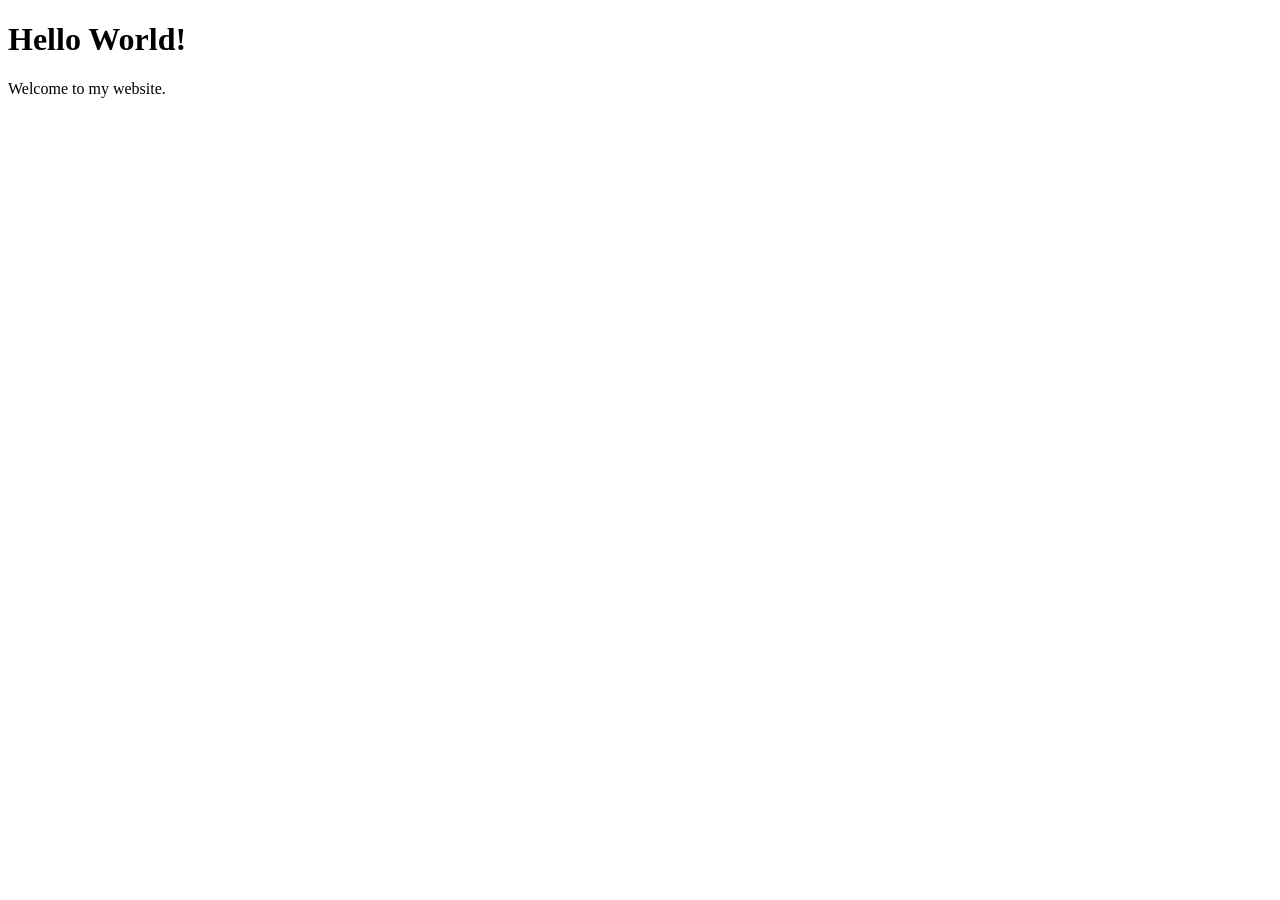
==== index.html @ bc6c2c72 "Create index.html" ====
<!DOCTYPE html>
<html lang="en">
<head>
    <meta charset="UTF-8">
    <meta name="viewport" content="width=device-width, initial-scale=1.0">
    <title>My Website</title>
</head>

<body>
    <h1>Hello World!</h1>
    <p>Welcome to my website.</p>
</body>
</html>
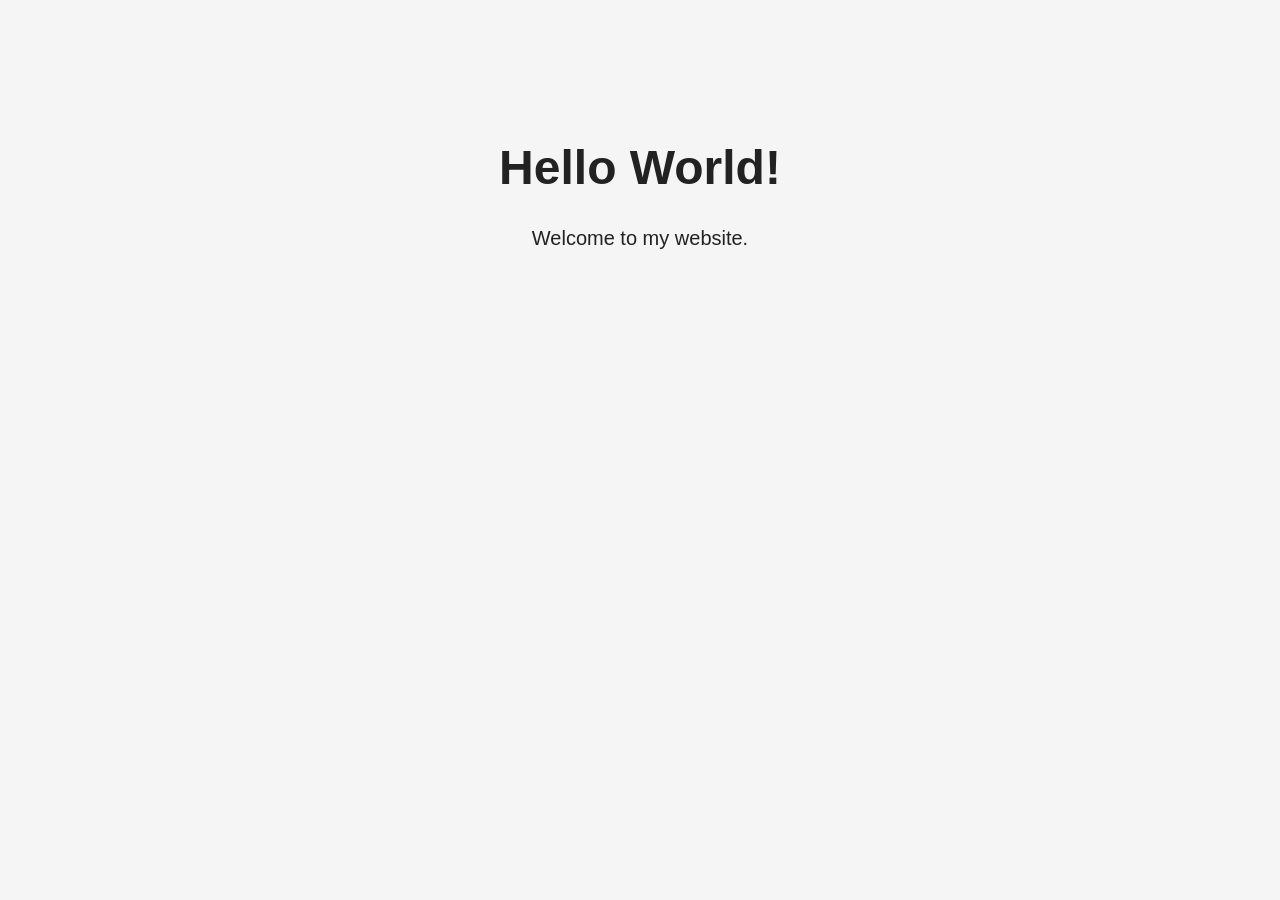
==== commit c189f29f: "Update index.html" ====
--- a/index.html
+++ b/index.html
@@ -4,6 +4,8 @@
     <meta charset="UTF-8">
     <meta name="viewport" content="width=device-width, initial-scale=1.0">
     <title>My Website</title>
+
+    <link rel="stylesheet" href="style.css">
 </head>
 
 <body>
--- a/style.css
+++ b/style.css
@@ -0,0 +1,15 @@
+body {
+    font-family: Arial, sans-serif;
+    background: #f5f5f5;
+    color: #222;
+    text-align: center;
+    padding-top: 100px;
+}
+
+h1 {
+    font-size: 48px;
+}
+
+p {
+    font-size: 20px;
+}
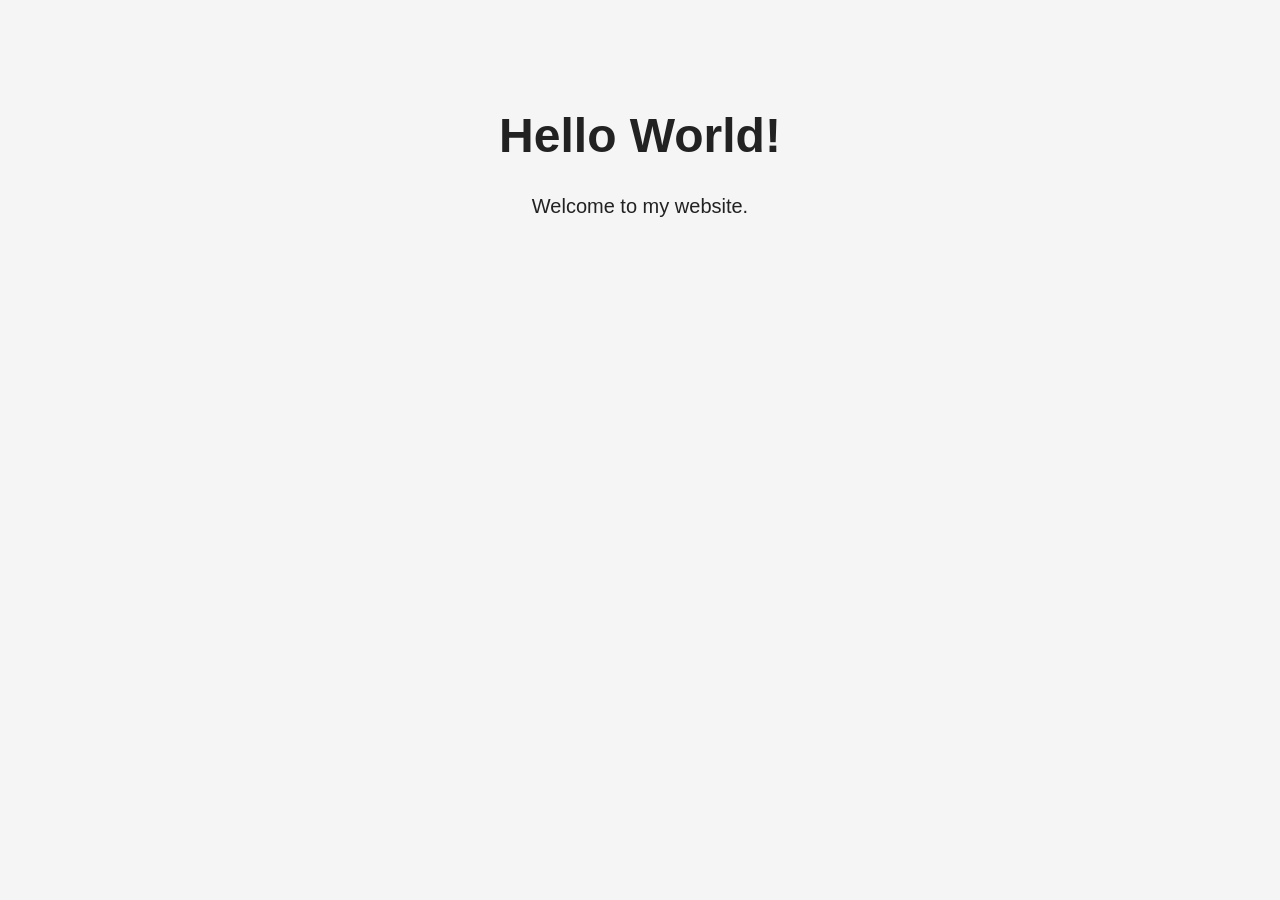
==== commit fa4c574a: "Update index.html" ====
--- a/index.html
+++ b/index.html
@@ -1,15 +1,20 @@
-<!DOCTYPE html>
-<html lang="en">
 <head>
     <meta charset="UTF-8">
     <meta name="viewport" content="width=device-width, initial-scale=1.0">
+
     <title>My Website</title>
 
     <link rel="stylesheet" href="style.css">
 </head>
 
 <body>
+
     <h1>Hello World!</h1>
+
     <p>Welcome to my website.</p>
+
+    <script src="script.js"></script>
+
 </body>
+
 </html>
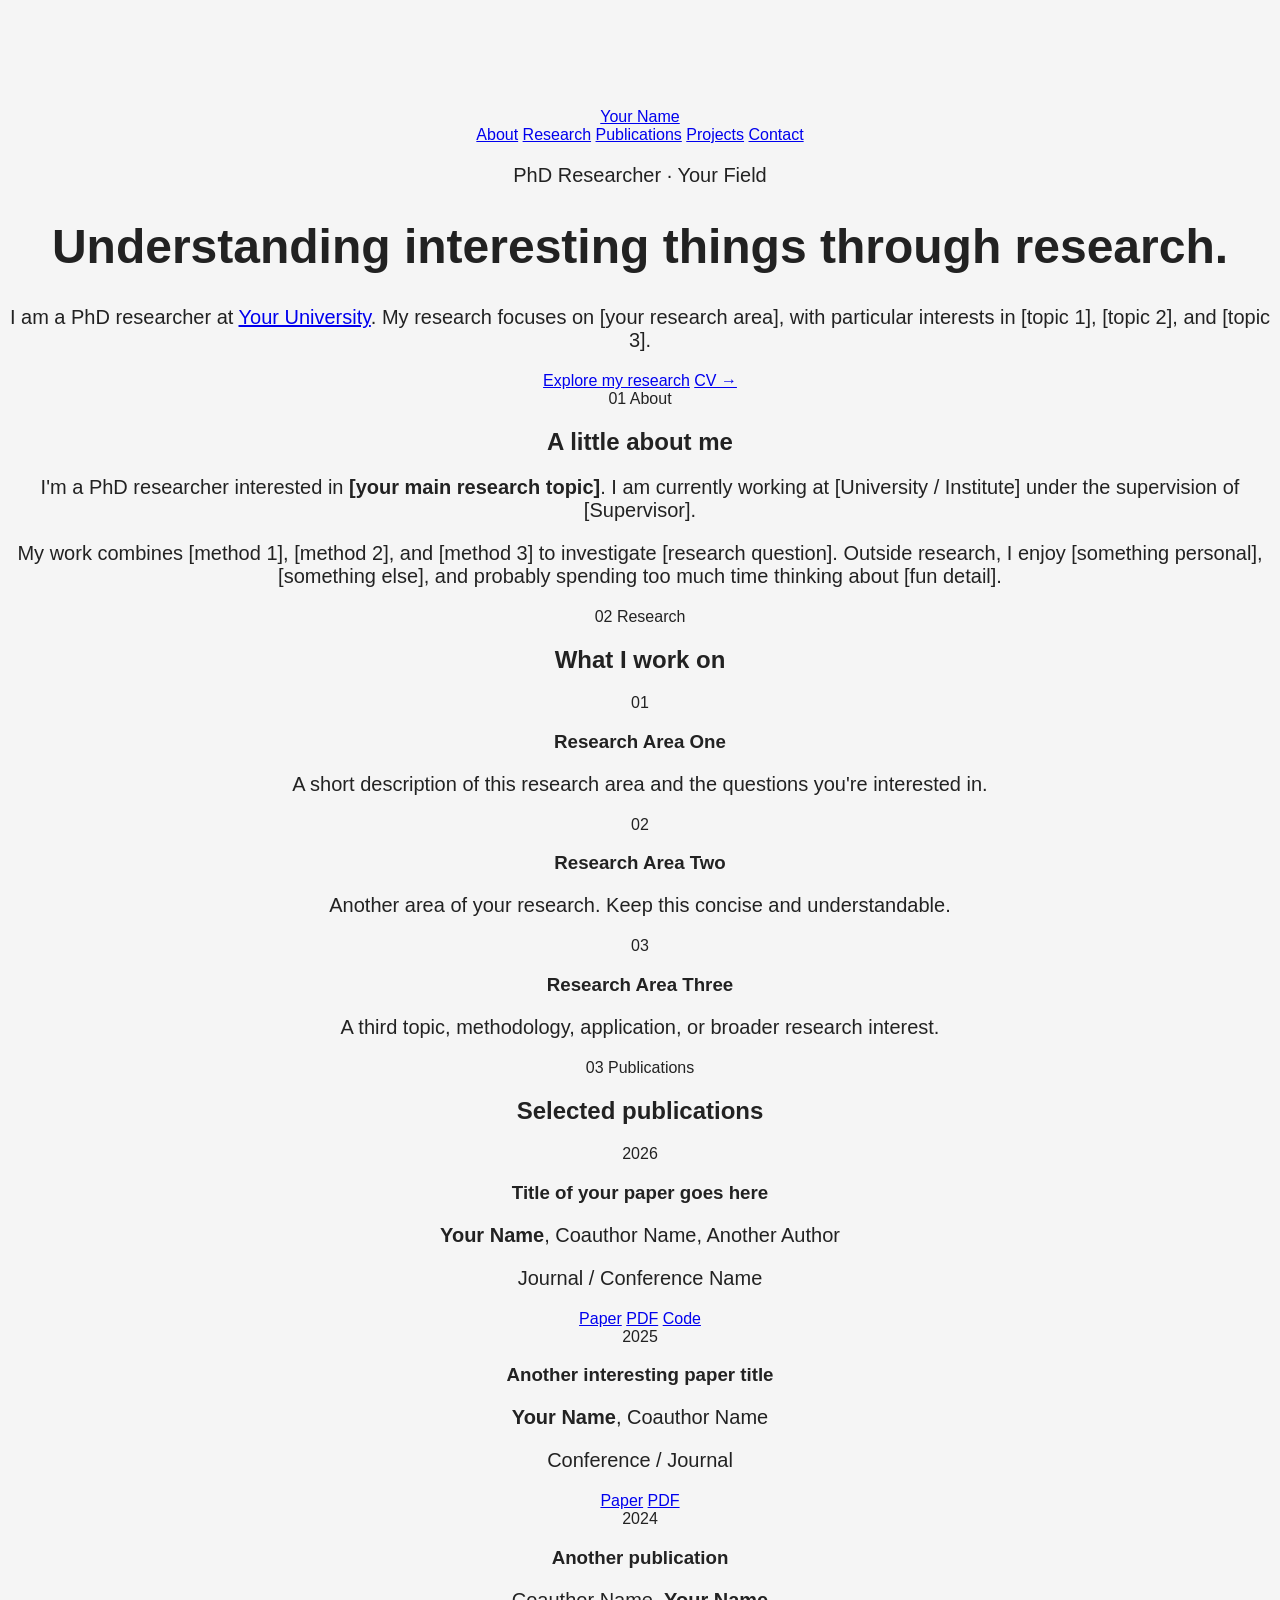
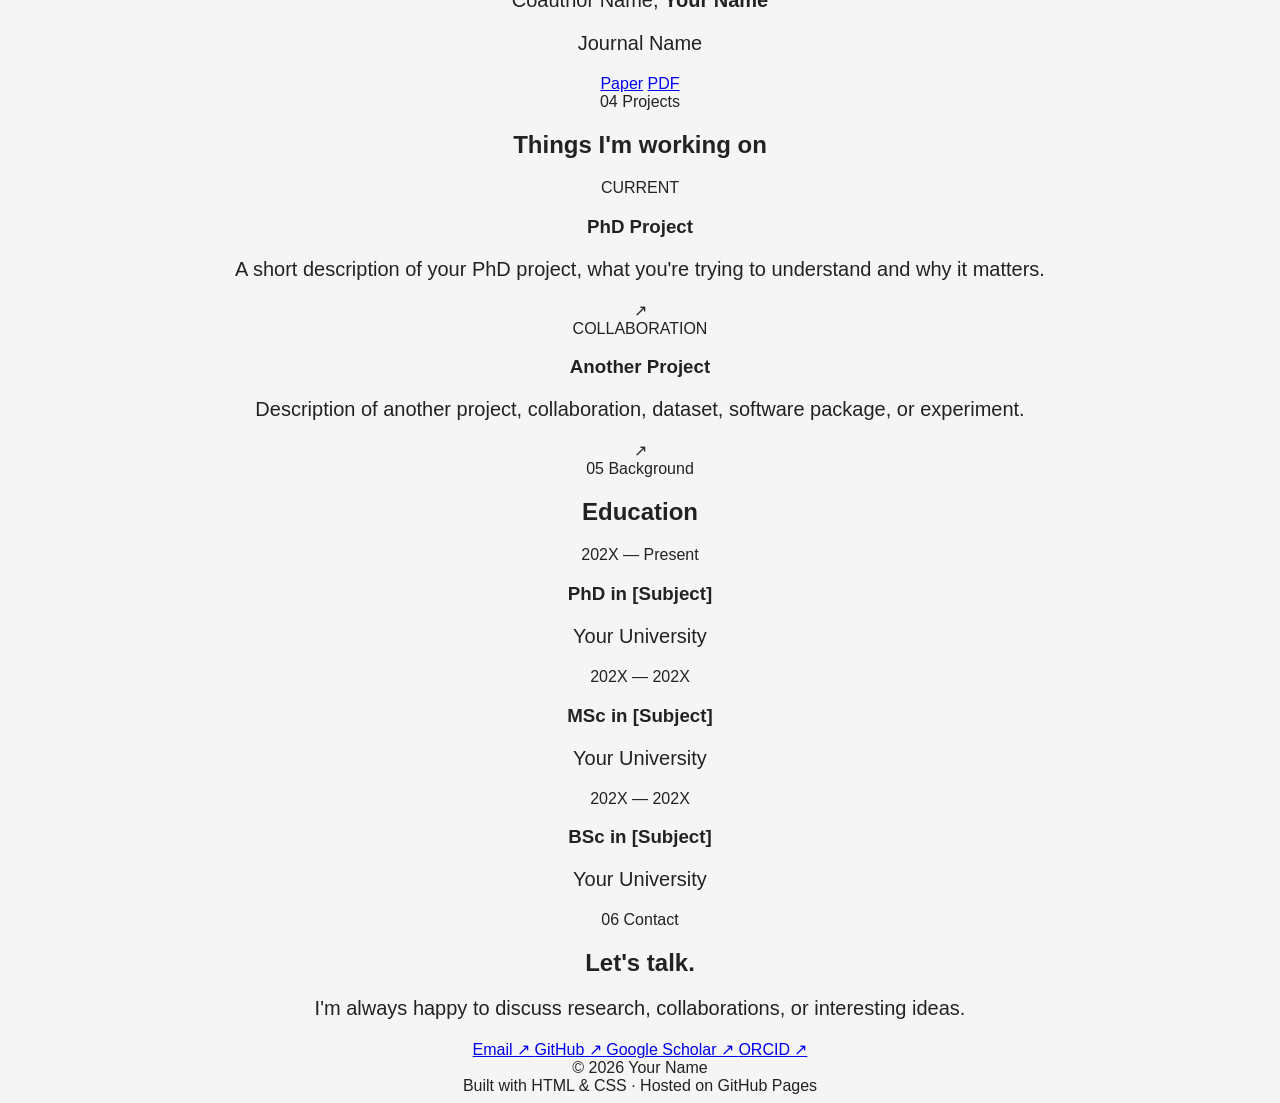
==== commit bbd5dfd7: "Update index.html" ====
--- a/index.html
+++ b/index.html
@@ -1,20 +1,422 @@
+<!DOCTYPE html>
+<html lang="en">
 <head>
     <meta charset="UTF-8">
     <meta name="viewport" content="width=device-width, initial-scale=1.0">
 
-    <title>My Website</title>
+    <title>Your Name — PhD Researcher</title>
+
+    <meta name="description" content="Personal academic website of Your Name.">
 
     <link rel="stylesheet" href="style.css">
 </head>
 
 <body>
 
-    <h1>Hello World!</h1>
-
-    <p>Welcome to my website.</p>
+    <!-- Navigation -->
+    <nav class="navbar">
+        <div class="nav-container">
+
+            <a href="#" class="logo">Your Name</a>
+
+            <div class="nav-links">
+                <a href="#about">About</a>
+                <a href="#research">Research</a>
+                <a href="#publications">Publications</a>
+                <a href="#projects">Projects</a>
+                <a href="#contact">Contact</a>
+            </div>
+
+        </div>
+    </nav>
+
+
+    <!-- Hero -->
+    <header class="hero">
+
+        <div class="hero-content">
+
+            <p class="eyebrow">PhD Researcher · Your Field</p>
+
+            <h1>
+                Understanding <span>interesting things</span>
+                through research.
+            </h1>
+
+            <p class="intro">
+                I am a PhD researcher at
+                <a href="#">Your University</a>.
+                My research focuses on [your research area],
+                with particular interests in [topic 1], [topic 2],
+                and [topic 3].
+            </p>
+
+            <div class="hero-links">
+                <a href="#research" class="button">Explore my research</a>
+                <a href="cv.pdf" class="text-link">CV →</a>
+            </div>
+
+        </div>
+
+    </header>
+
+
+    <main>
+
+        <!-- About -->
+        <section id="about" class="section">
+
+            <div class="section-label">
+                <span>01</span>
+                About
+            </div>
+
+            <div class="section-content">
+
+                <h2>A little about me</h2>
+
+                <p>
+                    I'm a PhD researcher interested in
+                    <strong>[your main research topic]</strong>.
+                    I am currently working at [University / Institute]
+                    under the supervision of [Supervisor].
+                </p>
+
+                <p>
+                    My work combines [method 1], [method 2],
+                    and [method 3] to investigate [research question].
+                    Outside research, I enjoy [something personal],
+                    [something else], and probably spending too much
+                    time thinking about [fun detail].
+                </p>
+
+            </div>
+
+        </section>
+
+
+        <!-- Research -->
+        <section id="research" class="section">
+
+            <div class="section-label">
+                <span>02</span>
+                Research
+            </div>
+
+            <div class="section-content">
+
+                <h2>What I work on</h2>
+
+                <div class="research-grid">
+
+                    <article class="research-card">
+                        <span class="research-number">01</span>
+                        <h3>Research Area One</h3>
+                        <p>
+                            A short description of this research area
+                            and the questions you're interested in.
+                        </p>
+                    </article>
+
+                    <article class="research-card">
+                        <span class="research-number">02</span>
+                        <h3>Research Area Two</h3>
+                        <p>
+                            Another area of your research. Keep this
+                            concise and understandable.
+                        </p>
+                    </article>
+
+                    <article class="research-card">
+                        <span class="research-number">03</span>
+                        <h3>Research Area Three</h3>
+                        <p>
+                            A third topic, methodology, application,
+                            or broader research interest.
+                        </p>
+                    </article>
+
+                </div>
+
+            </div>
+
+        </section>
+
+
+        <!-- Publications -->
+        <section id="publications" class="section">
+
+            <div class="section-label">
+                <span>03</span>
+                Publications
+            </div>
+
+            <div class="section-content">
+
+                <h2>Selected publications</h2>
+
+                <div class="publication">
+
+                    <div class="publication-year">
+                        2026
+                    </div>
+
+                    <div>
+                        <h3>
+                            Title of your paper goes here
+                        </h3>
+
+                        <p class="authors">
+                            <strong>Your Name</strong>,
+                            Coauthor Name, Another Author
+                        </p>
+
+                        <p class="venue">
+                            Journal / Conference Name
+                        </p>
+
+                        <div class="publication-links">
+                            <a href="#">Paper</a>
+                            <a href="#">PDF</a>
+                            <a href="#">Code</a>
+                        </div>
+                    </div>
+
+                </div>
+
+
+                <div class="publication">
+
+                    <div class="publication-year">
+                        2025
+                    </div>
+
+                    <div>
+                        <h3>
+                            Another interesting paper title
+                        </h3>
+
+                        <p class="authors">
+                            <strong>Your Name</strong>,
+                            Coauthor Name
+                        </p>
+
+                        <p class="venue">
+                            Conference / Journal
+                        </p>
+
+                        <div class="publication-links">
+                            <a href="#">Paper</a>
+                            <a href="#">PDF</a>
+                        </div>
+                    </div>
+
+                </div>
+
+
+                <div class="publication">
+
+                    <div class="publication-year">
+                        2024
+                    </div>
+
+                    <div>
+                        <h3>
+                            Another publication
+                        </h3>
+
+                        <p class="authors">
+                            Coauthor Name,
+                            <strong>Your Name</strong>
+                        </p>
+
+                        <p class="venue">
+                            Journal Name
+                        </p>
+
+                        <div class="publication-links">
+                            <a href="#">Paper</a>
+                            <a href="#">PDF</a>
+                        </div>
+                    </div>
+
+                </div>
+
+            </div>
+
+        </section>
+
+
+        <!-- Projects -->
+        <section id="projects" class="section">
+
+            <div class="section-label">
+                <span>04</span>
+                Projects
+            </div>
+
+            <div class="section-content">
+
+                <h2>Things I'm working on</h2>
+
+                <div class="project">
+
+                    <div>
+                        <span class="project-status">
+                            CURRENT
+                        </span>
+
+                        <h3>PhD Project</h3>
+
+                        <p>
+                            A short description of your PhD project,
+                            what you're trying to understand and why
+                            it matters.
+                        </p>
+                    </div>
+
+                    <span class="arrow">↗</span>
+
+                </div>
+
+
+                <div class="project">
+
+                    <div>
+                        <span class="project-status">
+                            COLLABORATION
+                        </span>
+
+                        <h3>Another Project</h3>
+
+                        <p>
+                            Description of another project,
+                            collaboration, dataset, software package,
+                            or experiment.
+                        </p>
+                    </div>
+
+                    <span class="arrow">↗</span>
+
+                </div>
+
+            </div>
+
+        </section>
+
+
+        <!-- Education -->
+        <section class="section">
+
+            <div class="section-label">
+                <span>05</span>
+                Background
+            </div>
+
+            <div class="section-content">
+
+                <h2>Education</h2>
+
+                <div class="timeline">
+
+                    <div class="timeline-item">
+
+                        <span>202X — Present</span>
+
+                        <div>
+                            <h3>PhD in [Subject]</h3>
+                            <p>Your University</p>
+                        </div>
+
+                    </div>
+
+                    <div class="timeline-item">
+
+                        <span>202X — 202X</span>
+
+                        <div>
+                            <h3>MSc in [Subject]</h3>
+                            <p>Your University</p>
+                        </div>
+
+                    </div>
+
+                    <div class="timeline-item">
+
+                        <span>202X — 202X</span>
+
+                        <div>
+                            <h3>BSc in [Subject]</h3>
+                            <p>Your University</p>
+                        </div>
+
+                    </div>
+
+                </div>
+
+            </div>
+
+        </section>
+
+
+        <!-- Contact -->
+        <section id="contact" class="section contact-section">
+
+            <div class="section-label">
+                <span>06</span>
+                Contact
+            </div>
+
+            <div class="section-content">
+
+                <h2>Let's talk.</h2>
+
+                <p>
+                    I'm always happy to discuss research,
+                    collaborations, or interesting ideas.
+                </p>
+
+                <div class="contact-links">
+
+                    <a href="mailto:your@email.com">
+                        Email ↗
+                    </a>
+
+                    <a href="#">
+                        GitHub ↗
+                    </a>
+
+                    <a href="#">
+                        Google Scholar ↗
+                    </a>
+
+                    <a href="#">
+                        ORCID ↗
+                    </a>
+
+                </div>
+
+            </div>
+
+        </section>
+
+    </main>
+
+
+    <footer>
+
+        <div>
+            © 2026 Your Name
+        </div>
+
+        <div>
+            Built with HTML & CSS · Hosted on GitHub Pages
+        </div>
+
+    </footer>
+
 
     <script src="script.js"></script>
 
 </body>
-
 </html>
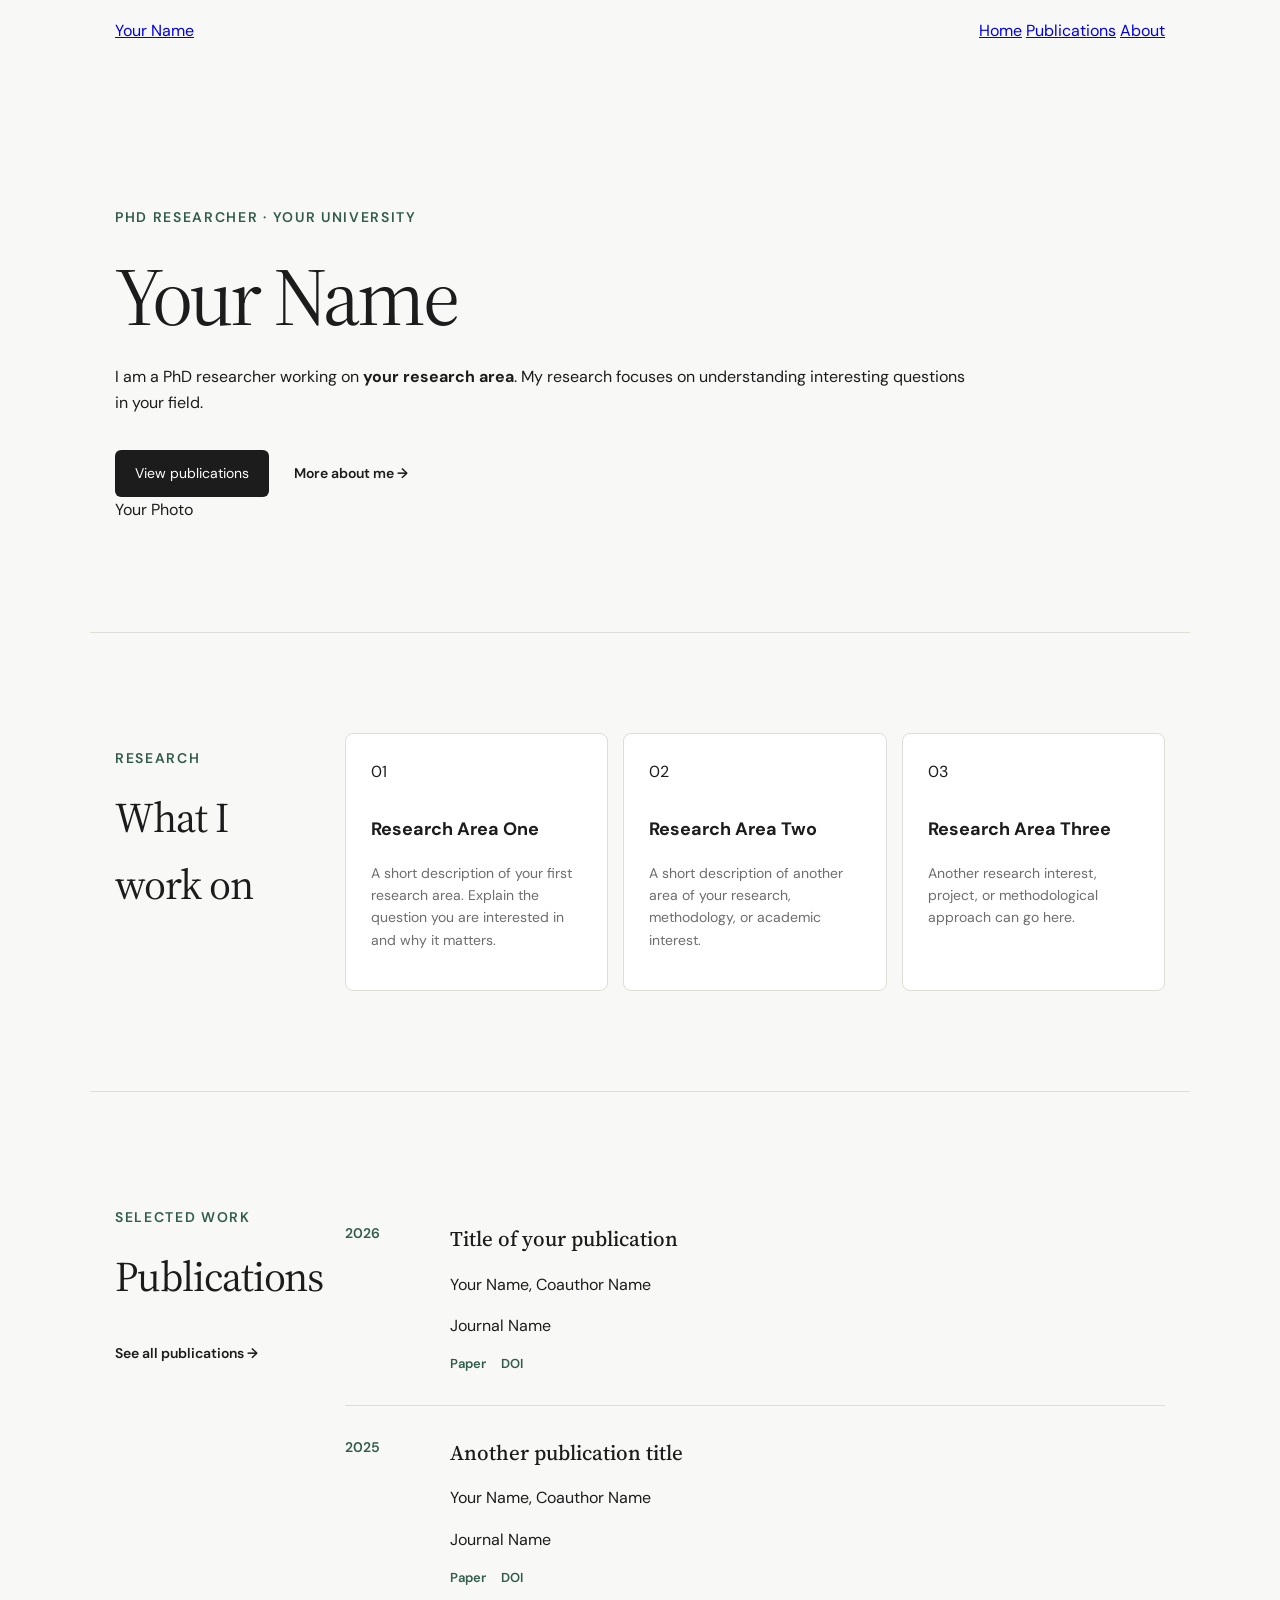
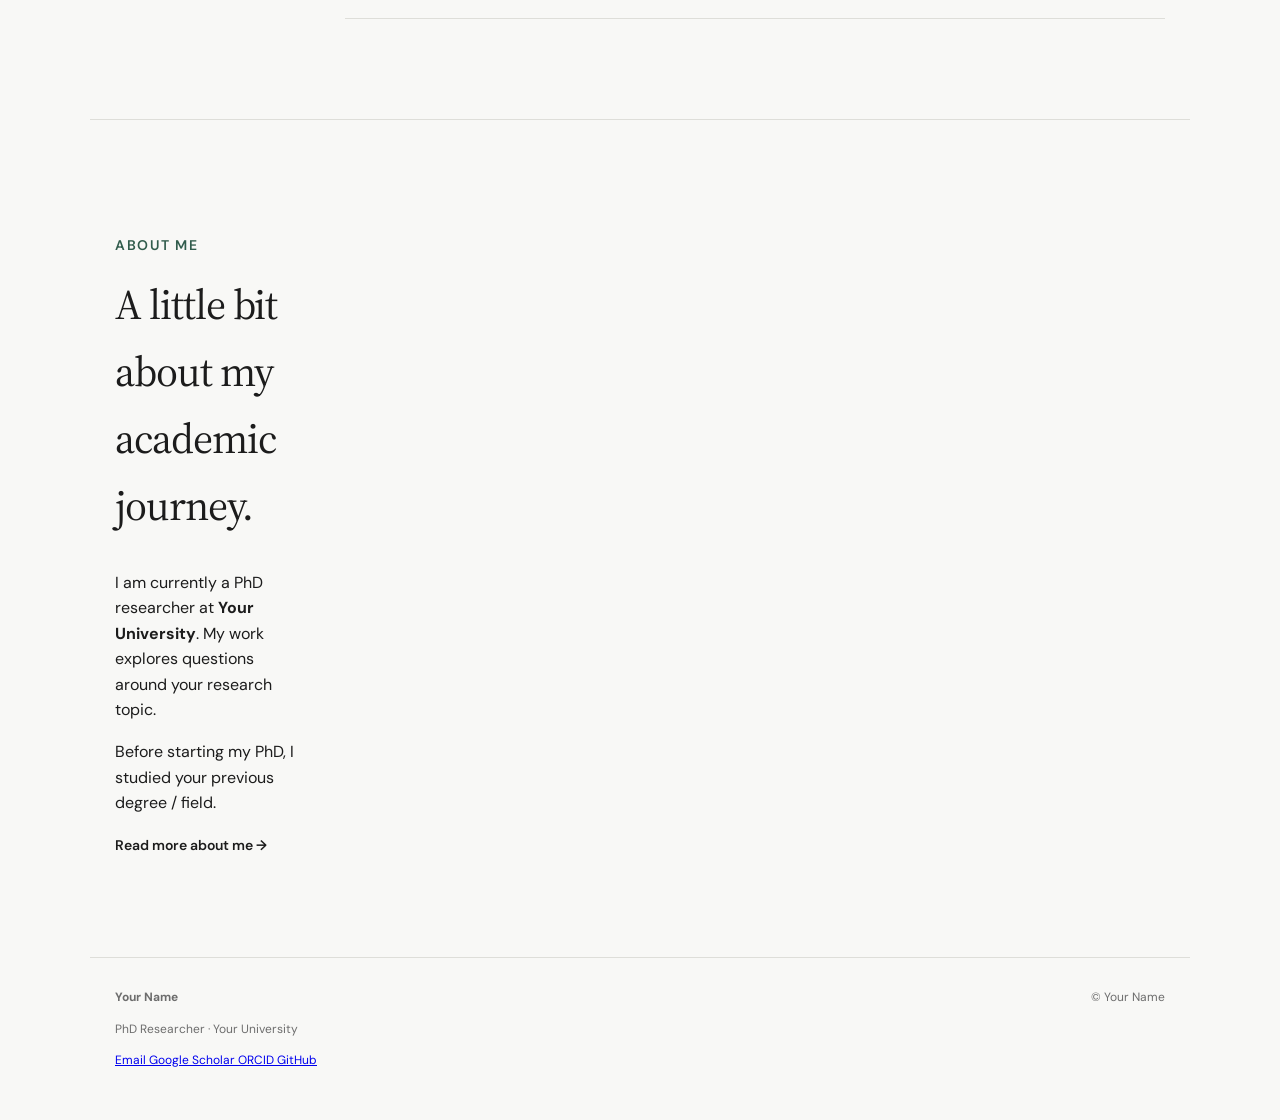
==== commit 82328f18: "Update index.html" ====
--- a/index.html
+++ b/index.html
@@ -4,299 +4,284 @@
     <meta charset="UTF-8">
     <meta name="viewport" content="width=device-width, initial-scale=1.0">
 
-    <title>Your Name — PhD Researcher</title>
-
-    <meta name="description" content="Personal academic website of Your Name.">
+    <title>Your Name | Academic Website</title>
+
+    <meta
+        name="description"
+        content="Academic website of Your Name."
+    >
 
     <link rel="stylesheet" href="style.css">
+
+    <link rel="preconnect" href="https://fonts.googleapis.com">
+    <link rel="preconnect" href="https://fonts.gstatic.com" crossorigin>
+
+    <link
+        href="https://fonts.googleapis.com/css2?family=DM+Sans:wght@400;500;600;700&family=Source+Serif+4:opsz,wght@8..60,400;8..60,500;8..60,600&display=swap"
+        rel="stylesheet"
+    >
 </head>
 
 <body>
 
     <!-- Navigation -->
-    <nav class="navbar">
+    <header class="site-header">
         <div class="nav-container">
 
-            <a href="#" class="logo">Your Name</a>
-
-            <div class="nav-links">
-                <a href="#about">About</a>
-                <a href="#research">Research</a>
-                <a href="#publications">Publications</a>
-                <a href="#projects">Projects</a>
-                <a href="#contact">Contact</a>
-            </div>
+            <a href="index.html" class="site-name">
+                Your Name
+            </a>
+
+            <nav class="main-nav">
+                <a href="index.html" class="active">Home</a>
+                <a href="publications.html">Publications</a>
+                <a href="about.html">About</a>
+            </nav>
 
         </div>
-    </nav>
-
-
-    <!-- Hero -->
-    <header class="hero">
-
-        <div class="hero-content">
-
-            <p class="eyebrow">PhD Researcher · Your Field</p>
-
-            <h1>
-                Understanding <span>interesting things</span>
-                through research.
-            </h1>
-
-            <p class="intro">
-                I am a PhD researcher at
-                <a href="#">Your University</a>.
-                My research focuses on [your research area],
-                with particular interests in [topic 1], [topic 2],
-                and [topic 3].
-            </p>
-
-            <div class="hero-links">
-                <a href="#research" class="button">Explore my research</a>
-                <a href="cv.pdf" class="text-link">CV →</a>
-            </div>
-
-        </div>
-
     </header>
 
 
+    <!-- Main content -->
     <main>
 
-        <!-- About -->
-        <section id="about" class="section">
-
-            <div class="section-label">
-                <span>01</span>
-                About
-            </div>
-
-            <div class="section-content">
-
-                <h2>A little about me</h2>
-
-                <p>
-                    I'm a PhD researcher interested in
-                    <strong>[your main research topic]</strong>.
-                    I am currently working at [University / Institute]
-                    under the supervision of [Supervisor].
+        <!-- Hero -->
+        <section class="hero">
+            <div class="hero-content">
+
+                <p class="eyebrow">
+                    PhD Researcher · Your University
                 </p>
 
-                <p>
-                    My work combines [method 1], [method 2],
-                    and [method 3] to investigate [research question].
-                    Outside research, I enjoy [something personal],
-                    [something else], and probably spending too much
-                    time thinking about [fun detail].
+                <h1>
+                    Your Name
+                </h1>
+
+                <p class="hero-description">
+                    I am a PhD researcher working on
+                    <strong>your research area</strong>.
+                    My research focuses on understanding
+                    interesting questions in your field.
                 </p>
 
-            </div>
-
+                <div class="hero-links">
+
+                    <a href="publications.html" class="button">
+                        View publications
+                    </a>
+
+                    <a href="about.html" class="text-link">
+                        More about me →
+                    </a>
+
+                </div>
+
+            </div>
+
+            <div class="hero-image">
+                <!--
+                    Optional:
+                    Put a photo called "profile.jpg" in your repository
+                    and uncomment the line below.
+
+                    <img src="profile.jpg" alt="Portrait of Your Name">
+                -->
+
+                <div class="image-placeholder">
+                    <span>Your Photo</span>
+                </div>
+            </div>
         </section>
 
 
         <!-- Research -->
-        <section id="research" class="section">
-
-            <div class="section-label">
-                <span>02</span>
-                Research
-            </div>
-
-            <div class="section-content">
-
-                <h2>What I work on</h2>
-
-                <div class="research-grid">
-
-                    <article class="research-card">
-                        <span class="research-number">01</span>
-                        <h3>Research Area One</h3>
-                        <p>
-                            A short description of this research area
-                            and the questions you're interested in.
-                        </p>
-                    </article>
-
-                    <article class="research-card">
-                        <span class="research-number">02</span>
-                        <h3>Research Area Two</h3>
-                        <p>
-                            Another area of your research. Keep this
-                            concise and understandable.
-                        </p>
-                    </article>
-
-                    <article class="research-card">
-                        <span class="research-number">03</span>
-                        <h3>Research Area Three</h3>
-                        <p>
-                            A third topic, methodology, application,
-                            or broader research interest.
-                        </p>
-                    </article>
-
-                </div>
+        <section class="section">
+
+            <div class="section-heading">
+                <p class="eyebrow">Research</p>
+
+                <h2>
+                    What I work on
+                </h2>
+            </div>
+
+            <div class="research-grid">
+
+                <article class="research-card">
+                    <span class="card-number">01</span>
+
+                    <h3>
+                        Research Area One
+                    </h3>
+
+                    <p>
+                        A short description of your first research
+                        area. Explain the question you are interested
+                        in and why it matters.
+                    </p>
+                </article>
+
+
+                <article class="research-card">
+                    <span class="card-number">02</span>
+
+                    <h3>
+                        Research Area Two
+                    </h3>
+
+                    <p>
+                        A short description of another area of your
+                        research, methodology, or academic interest.
+                    </p>
+                </article>
+
+
+                <article class="research-card">
+                    <span class="card-number">03</span>
+
+                    <h3>
+                        Research Area Three
+                    </h3>
+
+                    <p>
+                        Another research interest, project, or
+                        methodological approach can go here.
+                    </p>
+                </article>
 
             </div>
 
         </section>
 
 
-        <!-- Publications -->
-        <section id="publications" class="section">
-
-            <div class="section-label">
-                <span>03</span>
-                Publications
-            </div>
-
-            <div class="section-content">
-
-                <h2>Selected publications</h2>
-
-                <div class="publication">
+        <!-- Selected publications -->
+        <section class="section section-light">
+
+            <div class="section-heading split-heading">
+
+                <div>
+                    <p class="eyebrow">Selected work</p>
+
+                    <h2>
+                        Publications
+                    </h2>
+                </div>
+
+                <a href="publications.html" class="text-link">
+                    See all publications →
+                </a>
+
+            </div>
+
+
+            <div class="publication-list">
+
+                <article class="publication">
 
                     <div class="publication-year">
                         2026
                     </div>
 
-                    <div>
+                    <div class="publication-content">
+
                         <h3>
-                            Title of your paper goes here
+                            Title of your publication
                         </h3>
 
-                        <p class="authors">
-                            <strong>Your Name</strong>,
-                            Coauthor Name, Another Author
+                        <p>
+                            Your Name, Coauthor Name
                         </p>
 
-                        <p class="venue">
-                            Journal / Conference Name
-                        </p>
+                        <span class="publication-journal">
+                            Journal Name
+                        </span>
 
                         <div class="publication-links">
-                            <a href="#">Paper</a>
-                            <a href="#">PDF</a>
-                            <a href="#">Code</a>
+                            <a href="#" target="_blank">
+                                Paper
+                            </a>
+
+                            <a href="#" target="_blank">
+                                DOI
+                            </a>
                         </div>
+
                     </div>
 
-                </div>
-
-
-                <div class="publication">
+                </article>
+
+
+                <article class="publication">
 
                     <div class="publication-year">
                         2025
                     </div>
 
-                    <div>
+                    <div class="publication-content">
+
                         <h3>
-                            Another interesting paper title
+                            Another publication title
                         </h3>
 
-                        <p class="authors">
-                            <strong>Your Name</strong>,
-                            Coauthor Name
+                        <p>
+                            Your Name, Coauthor Name
                         </p>
 
-                        <p class="venue">
-                            Conference / Journal
-                        </p>
+                        <span class="publication-journal">
+                            Journal Name
+                        </span>
 
                         <div class="publication-links">
-                            <a href="#">Paper</a>
-                            <a href="#">PDF</a>
+                            <a href="#" target="_blank">
+                                Paper
+                            </a>
+
+                            <a href="#" target="_blank">
+                                DOI
+                            </a>
                         </div>
+
                     </div>
 
-                </div>
-
-
-                <div class="publication">
-
-                    <div class="publication-year">
-                        2024
-                    </div>
-
-                    <div>
-                        <h3>
-                            Another publication
-                        </h3>
-
-                        <p class="authors">
-                            Coauthor Name,
-                            <strong>Your Name</strong>
-                        </p>
-
-                        <p class="venue">
-                            Journal Name
-                        </p>
-
-                        <div class="publication-links">
-                            <a href="#">Paper</a>
-                            <a href="#">PDF</a>
-                        </div>
-                    </div>
-
-                </div>
+                </article>
 
             </div>
 
         </section>
 
 
-        <!-- Projects -->
-        <section id="projects" class="section">
-
-            <div class="section-label">
-                <span>04</span>
-                Projects
-            </div>
-
-            <div class="section-content">
-
-                <h2>Things I'm working on</h2>
-
-                <div class="project">
-
-                    <div>
-                        <span class="project-status">
-                            CURRENT
-                        </span>
-
-                        <h3>PhD Project</h3>
-
-                        <p>
-                            A short description of your PhD project,
-                            what you're trying to understand and why
-                            it matters.
-                        </p>
-                    </div>
-
-                    <span class="arrow">↗</span>
-
-                </div>
-
-
-                <div class="project">
-
-                    <div>
-                        <span class="project-status">
-                            COLLABORATION
-                        </span>
-
-                        <h3>Another Project</h3>
-
-                        <p>
-                            Description of another project,
-                            collaboration, dataset, software package,
-                            or experiment.
-                        </p>
-                    </div>
-
-                    <span class="arrow">↗</span>
+        <!-- Short about -->
+        <section class="section">
+
+            <div class="about-preview">
+
+                <div>
+                    <p class="eyebrow">
+                        About me
+                    </p>
+
+                    <h2>
+                        A little bit about my academic journey.
+                    </h2>
+                </div>
+
+                <div>
+
+                    <p>
+                        I am currently a PhD researcher at
+                        <strong>Your University</strong>.
+                        My work explores questions around
+                        your research topic.
+                    </p>
+
+                    <p>
+                        Before starting my PhD, I studied
+                        your previous degree / field.
+                    </p>
+
+                    <a href="about.html" class="text-link">
+                        Read more about me →
+                    </a>
 
                 </div>
 
@@ -304,113 +289,45 @@
 
         </section>
 
-
-        <!-- Education -->
-        <section class="section">
-
-            <div class="section-label">
-                <span>05</span>
-                Background
-            </div>
-
-            <div class="section-content">
-
-                <h2>Education</h2>
-
-                <div class="timeline">
-
-                    <div class="timeline-item">
-
-                        <span>202X — Present</span>
-
-                        <div>
-                            <h3>PhD in [Subject]</h3>
-                            <p>Your University</p>
-                        </div>
-
-                    </div>
-
-                    <div class="timeline-item">
-
-                        <span>202X — 202X</span>
-
-                        <div>
-                            <h3>MSc in [Subject]</h3>
-                            <p>Your University</p>
-                        </div>
-
-                    </div>
-
-                    <div class="timeline-item">
-
-                        <span>202X — 202X</span>
-
-                        <div>
-                            <h3>BSc in [Subject]</h3>
-                            <p>Your University</p>
-                        </div>
-
-                    </div>
-
-                </div>
-
-            </div>
-
-        </section>
-
-
-        <!-- Contact -->
-        <section id="contact" class="section contact-section">
-
-            <div class="section-label">
-                <span>06</span>
-                Contact
-            </div>
-
-            <div class="section-content">
-
-                <h2>Let's talk.</h2>
-
+    </main>
+
+
+    <!-- Footer -->
+    <footer class="site-footer">
+
+        <div class="footer-container">
+
+            <div>
+                <strong>Your Name</strong>
                 <p>
-                    I'm always happy to discuss research,
-                    collaborations, or interesting ideas.
+                    PhD Researcher · Your University
                 </p>
-
-                <div class="contact-links">
-
-                    <a href="mailto:your@email.com">
-                        Email ↗
-                    </a>
-
-                    <a href="#">
-                        GitHub ↗
-                    </a>
-
-                    <a href="#">
-                        Google Scholar ↗
-                    </a>
-
-                    <a href="#">
-                        ORCID ↗
-                    </a>
-
-                </div>
-
-            </div>
-
-        </section>
-
-    </main>
-
-
-    <footer>
-
-        <div>
-            © 2026 Your Name
+            </div>
+
+            <div class="footer-links">
+
+                <a href="mailto:your.email@example.com">
+                    Email
+                </a>
+
+                <a href="#" target="_blank">
+                    Google Scholar
+                </a>
+
+                <a href="#" target="_blank">
+                    ORCID
+                </a>
+
+                <a href="#" target="_blank">
+                    GitHub
+                </a>
+
+            </div>
+
         </div>
 
-        <div>
-            Built with HTML & CSS · Hosted on GitHub Pages
+        <div class="footer-bottom">
+            © <span id="year"></span> Your Name
         </div>
 
     </footer>
--- a/style.css
+++ b/style.css
@@ -1,15 +1,646 @@
+@import url('https://fonts.googleapis.com/css2?family=DM+Sans:wght@400;500;600;700&family=Source+Serif+4:opsz,wght@8..60,400;8..60,500&display=swap');
+
+
+:root {
+    --background: #f8f8f6;
+    --text: #1c1c1c;
+    --muted: #6d6d6d;
+    --border: #deded9;
+    --accent: #315c4c;
+    --card: #ffffff;
+
+    --max-width: 1100px;
+}
+
+
+* {
+    box-sizing: border-box;
+}
+
+
+html {
+    scroll-behavior: smooth;
+}
+
+
 body {
-    font-family: Arial, sans-serif;
-    background: #f5f5f5;
-    color: #222;
-    text-align: center;
-    padding-top: 100px;
-}
-
-h1 {
-    font-size: 48px;
-}
-
-p {
-    font-size: 20px;
-}
+    margin: 0;
+
+    background: var(--background);
+    color: var(--text);
+
+    font-family: "DM Sans", sans-serif;
+
+    line-height: 1.6;
+}
+
+
+/* -------------------------
+   Navigation
+------------------------- */
+
+.navbar {
+    position: sticky;
+    top: 0;
+
+    z-index: 100;
+
+    background: rgba(248, 248, 246, 0.9);
+
+    backdrop-filter: blur(10px);
+
+    border-bottom: 1px solid var(--border);
+}
+
+
+.nav-container {
+    max-width: var(--max-width);
+
+    margin: auto;
+
+    padding: 18px 25px;
+
+    display: flex;
+
+    justify-content: space-between;
+
+    align-items: center;
+}
+
+
+.logo {
+    color: var(--text);
+
+    text-decoration: none;
+
+    font-weight: 700;
+
+    font-size: 18px;
+}
+
+
+.nav-links {
+    display: flex;
+
+    gap: 28px;
+}
+
+
+.nav-links a {
+    color: var(--muted);
+
+    text-decoration: none;
+
+    font-size: 14px;
+
+    transition: color 0.2s;
+}
+
+
+.nav-links a:hover {
+    color: var(--text);
+}
+
+
+/* -------------------------
+   Hero
+------------------------- */
+
+.hero {
+    max-width: var(--max-width);
+
+    margin: auto;
+
+    padding: 130px 25px 110px;
+}
+
+
+.hero-content {
+    max-width: 850px;
+}
+
+
+.eyebrow {
+    color: var(--accent);
+
+    font-weight: 600;
+
+    font-size: 14px;
+
+    text-transform: uppercase;
+
+    letter-spacing: 0.12em;
+}
+
+
+.hero h1 {
+    font-family: "Source Serif 4", serif;
+
+    font-size: clamp(48px, 7vw, 82px);
+
+    font-weight: 400;
+
+    line-height: 1.05;
+
+    letter-spacing: -0.04em;
+
+    margin: 25px 0;
+}
+
+
+.hero h1 span {
+    color: var(--accent);
+}
+
+
+.intro {
+    max-width: 680px;
+
+    color: var(--muted);
+
+    font-size: 19px;
+
+    line-height: 1.8;
+}
+
+
+.intro a {
+    color: var(--text);
+
+    text-decoration: underline;
+
+    text-decoration-color: var(--accent);
+
+    text-underline-offset: 4px;
+}
+
+
+.hero-links {
+    display: flex;
+
+    align-items: center;
+
+    gap: 25px;
+
+    margin-top: 35px;
+}
+
+
+.button {
+    background: var(--text);
+
+    color: white;
+
+    padding: 12px 20px;
+
+    border-radius: 6px;
+
+    text-decoration: none;
+
+    font-size: 14px;
+
+    transition: transform 0.2s;
+}
+
+
+.button:hover {
+    transform: translateY(-2px);
+}
+
+
+.text-link {
+    color: var(--text);
+
+    text-decoration: none;
+
+    font-weight: 600;
+
+    font-size: 14px;
+}
+
+
+/* -------------------------
+   Sections
+------------------------- */
+
+.section {
+    max-width: var(--max-width);
+
+    margin: auto;
+
+    padding: 100px 25px;
+
+    display: grid;
+
+    grid-template-columns: 180px 1fr;
+
+    gap: 50px;
+
+    border-top: 1px solid var(--border);
+}
+
+
+.section-label {
+    color: var(--muted);
+
+    font-size: 13px;
+
+    font-weight: 600;
+
+    text-transform: uppercase;
+
+    letter-spacing: 0.1em;
+}
+
+
+.section-label span {
+    color: var(--accent);
+
+    margin-right: 8px;
+}
+
+
+.section-content {
+    max-width: 800px;
+}
+
+
+.section h2 {
+    font-family: "Source Serif 4", serif;
+
+    font-size: 42px;
+
+    font-weight: 400;
+
+    margin: 0 0 30px;
+
+    letter-spacing: -0.025em;
+}
+
+
+.section-content > p {
+    color: var(--muted);
+
+    font-size: 17px;
+
+    max-width: 700px;
+}
+
+
+.section-content strong {
+    color: var(--text);
+}
+
+
+/* -------------------------
+   Research
+------------------------- */
+
+.research-grid {
+    display: grid;
+
+    grid-template-columns: repeat(3, 1fr);
+
+    gap: 15px;
+}
+
+
+.research-card {
+    background: var(--card);
+
+    border: 1px solid var(--border);
+
+    border-radius: 8px;
+
+    padding: 25px;
+
+    transition:
+        transform 0.2s,
+        box-shadow 0.2s;
+}
+
+
+.research-card:hover {
+    transform: translateY(-4px);
+
+    box-shadow: 0 10px 30px rgba(0, 0, 0, 0.06);
+}
+
+
+.research-number {
+    color: var(--accent);
+
+    font-size: 13px;
+
+    font-weight: 600;
+}
+
+
+.research-card h3 {
+    margin-top: 30px;
+
+    font-size: 18px;
+}
+
+
+.research-card p {
+    color: var(--muted);
+
+    font-size: 14px;
+}
+
+
+/* -------------------------
+   Publications
+------------------------- */
+
+.publication {
+    display: grid;
+
+    grid-template-columns: 80px 1fr;
+
+    gap: 25px;
+
+    padding: 30px 0;
+
+    border-bottom: 1px solid var(--border);
+}
+
+
+.publication-year {
+    color: var(--accent);
+
+    font-weight: 600;
+
+    font-size: 14px;
+}
+
+
+.publication h3 {
+    font-family: "Source Serif 4", serif;
+
+    font-size: 21px;
+
+    font-weight: 500;
+
+    margin: 0 0 8px;
+}
+
+
+.authors {
+    margin: 0;
+
+    font-size: 14px;
+
+    color: var(--muted);
+}
+
+
+.venue {
+    color: var(--muted);
+
+    font-size: 14px;
+
+    font-style: italic;
+}
+
+
+.publication-links {
+    display: flex;
+
+    gap: 15px;
+
+    margin-top: 15px;
+}
+
+
+.publication-links a {
+    color: var(--accent);
+
+    font-size: 13px;
+
+    font-weight: 600;
+
+    text-decoration: none;
+}
+
+
+.publication-links a:hover {
+    text-decoration: underline;
+}
+
+
+/* -------------------------
+   Projects
+------------------------- */
+
+.project {
+    display: flex;
+
+    justify-content: space-between;
+
+    align-items: center;
+
+    gap: 30px;
+
+    padding: 30px 0;
+
+    border-bottom: 1px solid var(--border);
+}
+
+
+.project-status {
+    color: var(--accent);
+
+    font-size: 11px;
+
+    font-weight: 700;
+
+    letter-spacing: 0.12em;
+}
+
+
+.project h3 {
+    font-family: "Source Serif 4", serif;
+
+    font-size: 25px;
+
+    font-weight: 500;
+
+    margin: 8px 0;
+}
+
+
+.project p {
+    color: var(--muted);
+
+    max-width: 600px;
+
+    margin: 0;
+}
+
+
+.arrow {
+    font-size: 25px;
+
+    color: var(--accent);
+}
+
+
+/* -------------------------
+   Education
+------------------------- */
+
+.timeline-item {
+    display: grid;
+
+    grid-template-columns: 130px 1fr;
+
+    gap: 30px;
+
+    padding: 25px 0;
+
+    border-bottom: 1px solid var(--border);
+}
+
+
+.timeline-item > span {
+    color: var(--accent);
+
+    font-size: 14px;
+}
+
+
+.timeline-item h3 {
+    margin: 0;
+
+    font-size: 18px;
+}
+
+
+.timeline-item p {
+    color: var(--muted);
+
+    margin: 5px 0 0;
+}
+
+
+/* -------------------------
+   Contact
+------------------------- */
+
+.contact-section {
+    padding-bottom: 130px;
+}
+
+
+.contact-links {
+    display: flex;
+
+    flex-wrap: wrap;
+
+    gap: 20px;
+
+    margin-top: 30px;
+}
+
+
+.contact-links a {
+    color: var(--text);
+
+    border-bottom: 1px solid var(--accent);
+
+    padding-bottom: 3px;
+
+    text-decoration: none;
+
+    font-weight: 600;
+}
+
+
+/* -------------------------
+   Footer
+------------------------- */
+
+footer {
+    max-width: var(--max-width);
+
+    margin: auto;
+
+    padding: 30px 25px 50px;
+
+    border-top: 1px solid var(--border);
+
+    display: flex;
+
+    justify-content: space-between;
+
+    color: var(--muted);
+
+    font-size: 12px;
+}
+
+
+/* -------------------------
+   Mobile
+------------------------- */
+
+@media (max-width: 750px) {
+
+    .nav-container {
+        padding: 15px 20px;
+    }
+
+    .nav-links {
+        display: none;
+    }
+
+    .hero {
+        padding: 90px 20px 80px;
+    }
+
+    .hero h1 {
+        font-size: 52px;
+    }
+
+    .section {
+        padding: 70px 20px;
+
+        display: block;
+    }
+
+    .section-label {
+        margin-bottom: 30px;
+    }
+
+    .section h2 {
+        font-size: 36px;
+    }
+
+    .research-grid {
+        grid-template-columns: 1fr;
+    }
+
+    .publication {
+        grid-template-columns: 1fr;
+
+        gap: 8px;
+    }
+
+    .timeline-item {
+        grid-template-columns: 1fr;
+
+        gap: 5px;
+    }
+
+    footer {
+        padding: 25px 20px 40px;
+
+        display: block;
+    }
+
+    footer div + div {
+        margin-top: 8px;
+    }
+
+}
